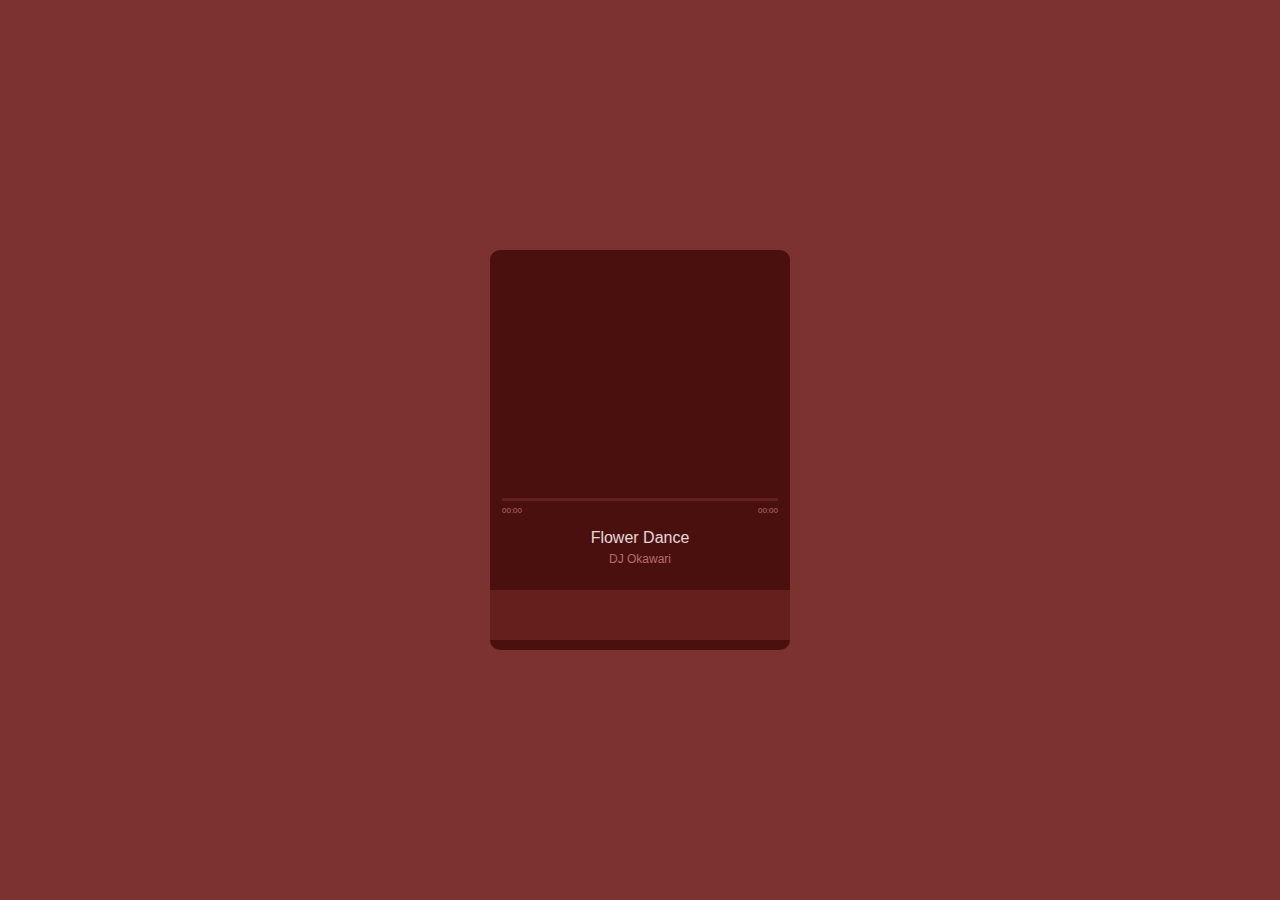
==== index.html @ 25defe86 "cleaning history commits" ====
<!DOCTYPE html>
<html>

<head>
    <title>Lyrica</title>
    <meta charset="UTF-8">
    <link rel="stylesheet" type="text/css" href="./css/lyrica.css">
    <script defer src="https://use.fontawesome.com/releases/v5.0.4/js/all.js"></script>
</head>

<body>

<div class="github-link"><a href="https://github.com/mriiiron/lyrica" target="_blank"><i class="fab fa-github"></i></a></div>

<div class="wrapper">
    <div id="lyrica">
        <div id="jplayer-lyrica" class="jp-jplayer"></div>
        <div id="jplayer-lyrica-container" class="jp-audio lyrica-wrapper" role="application" aria-label="media player">
            <div class="lyrica-console">
                <div class="lyrica-volume">
                    <div class="jp-mute"><i class="fas fa-volume-up"></i></div>
                    <div class="jp-volume-bar">
                        <div class="jp-volume-bar-value"></div>
                    </div>
                </div>
                <div class="lyrica-carousel"></div>
                <div class="lyrica-progress">
                    <div class="jp-seek-bar">
                        <div class="jp-play-bar"></div>
                    </div>
                    <div class="jp-current-time"></div>
                    <div class="jp-duration"></div>
                </div>
                <div class="lyrica-display">
                    <div class="lyrica-display-inner">
                        <div class="jp-title"></div>
                        <div class="lyrica-artist"></div>
                    </div>
                </div>
                <div class="lyrica-control-bar">
                    <div class="control-button lyrica-lyrics"><i class="fas fa-closed-captioning"></i></div>
                    <div class="control-button lyrica-previous"><i class="fas fa-step-backward"></i></div>
                    <div class="control-button jp-play"><i class="fas fa-play"></i></div>
                    <div class="control-button lyrica-next"><i class="fas fa-step-forward"></i></div>
                    <div class="control-button lyrica-playlist"><i class="fas fa-list"></i></div>
                    <div class="lyrica-control-bar-extra">
                        <div class="jp-repeat"><i class="fas fa-undo"></i></div>
                        <div class="lyrica-shuffle"><i class="fas fa-random"></i></div>
                    </div>
                </div>
                <div class="lyrica-footer"></div>
            </div>
            <div class="lyrica-panel-playlist">
                <div class="jp-playlist"><ul><li></li></ul></div>
            </div>
            <div class="lyrica-panel-lyrics">
                <div class="jp-lyrics"></div>
            </div>
        </div>
    </div>
</div>

<script src="https://code.jquery.com/jquery-3.3.1.min.js" integrity="sha256-FgpCb/KJQlLNfOu91ta32o/NMZxltwRo8QtmkMRdAu8=" crossorigin="anonymous"></script>
<script src="./js/jquery.jplayer.min.js"></script>
<script src="./js/jplayer.playlist.min.js"></script>
<script src="./js/lrc.js"></script>
<script>

    var lyrics = null, player = null;

    $(document).ready(function () {

        let lyrica_Selector = '#jplayer-lyrica';
        let lyricaUI_Selector = '#jplayer-lyrica-container';
        let lyrics_Selector = lyricaUI_Selector + ' .jp-lyrics';

        let $lyrica = $(lyrica_Selector);
        let $lyricaUI = $(lyricaUI_Selector);

        lyrics = new Lyrics({ container: lyrics_Selector });

        player = new jPlayerPlaylist(
            {
                jPlayer: lyrica_Selector,
                cssSelectorAncestor: lyricaUI_Selector,
            },
            [
                {
                    title:"Flower Dance",
                    artist:"DJ Okawari",
                    mp3: 'http://p3fsh3hac.bkt.clouddn.com/lyrica/music/FlowerDance.mp3',
                    poster: 'http://p3fsh3hac.bkt.clouddn.com/lyrica/cover/ACupOfCoffee.jpg'
                },
                {
                    title:"Another Day",
                    artist:"DJ Siesta",
                    mp3: 'http://p3fsh3hac.bkt.clouddn.com/lyrica/music/AnotherDay.mp3',
                    poster: 'http://p3fsh3hac.bkt.clouddn.com/lyrica/cover/AnotherDay.jpg'
                },
                {
                    title:"Town of Windmill",
                    artist:"a_hisa",
                    mp3: 'http://p3fsh3hac.bkt.clouddn.com/lyrica/music/TownOfWindmill.mp3',
                    poster: 'http://p3fsh3hac.bkt.clouddn.com/lyrica/cover/TownOfWindmill.jpg'
                },
                {
                    title:"She",
                    artist:"Groove Coverage",
                    mp3: 'http://p3fsh3hac.bkt.clouddn.com/lyrica/music/She.mp3',
                    lyrics: 'http://p3fsh3hac.bkt.clouddn.com/lyrica/lyrics/She.txt'
                }
            ],
            {
                playlistOptions: {
                    loopOnPrevious: true,
                    displayTime: 0,
                    addTime: 0,
                    removeTime: 0,
                    shuffleTime: 0
                },
                swfPath: '/js',
                supplied: 'mp3',
                useStateClassSkin: true
            }
        );

        $lyrica.bind($.jPlayer.event.ready, function (e) {
            $lyricaUI.find('.jp-playlist li').append('<i class="fas fa-headphones"></i>');
        });

        $lyrica.bind($.jPlayer.event.play, function (e) {
            $lyricaUI.find('.jp-play svg').removeClass('fa-play').addClass('fa-pause');
        });

        $lyrica.bind($.jPlayer.event.pause, function (e) {
            $lyricaUI.find('.jp-play svg').removeClass('fa-pause').addClass('fa-play');
        });

        $lyrica.bind($.jPlayer.event.volumechange, function (e) {
            let $svg = $lyricaUI.find('.jp-mute svg');
            if ($lyricaUI.hasClass('jp-state-muted')) {
                $svg.removeClass('fa-volumn-down').removeClass('fa-volume-up').addClass('fa-volume-off');
            }
            else {
                if (e.jPlayer.options.volume > 0.667) {
                    $svg.removeClass('fa-volumn-off').removeClass('fa-volume-down').addClass('fa-volume-up');
                }
                else if (e.jPlayer.options.volume > 0) {
                    $svg.removeClass('fa-volumn-off').removeClass('fa-volume-up').addClass('fa-volume-down');
                }
                else {
                    $svg.removeClass('fa-volumn-down').removeClass('fa-volume-up').addClass('fa-volume-off');
                }
            }
        });

        $lyrica.bind($.jPlayer.event.setmedia, function (e) {
            let media = e.jPlayer.status.media;
            $lyricaUI.find('.lyrica-carousel').css('background-image', 'url("' + (media.poster ? media.poster : './assets/default-cover.png') + '")');
            $lyricaUI.find('.lyrica-artist').text(media.artist);
            if (media.lyrics) {
                $.get(media.lyrics, null, function (data) {
                    lyrics.load(data);
                }, 'text');
            }
            else {
                $(lyrics_Selector).text('no lyrics.');
                lyrics.data = null;
            }
        });

        $lyrica.bind($.jPlayer.event.timeupdate, function (e) {
            if (lyrics.data) {
                for (let i = lyrics.data.length - 1; i >= 0; i--) {
                    if (e.jPlayer.status.currentTime >= lyrics.data[i][0]) {
                        if (i != lyrics.currentLine) {
                            let $container = $(lyrics.container);
                            let $currentLine = $container.find('p').eq(i);
                            lyrics.currentLine = i;
                            $container.find('.active').removeClass('active');
                            $currentLine.addClass('active');
                            $container.css('top', (lyrics.offsetTop - $currentLine[0].offsetTop) + 'px');
                        }
                        break;
                    }
                }
            }
        });

        $lyricaUI.find('.lyrica-playlist').click(function () {
            $lyricaUI.toggleClass('lyrica-playlist-showing');
        });

        $lyricaUI.find('.lyrica-lyrics').click(function () {
            $lyricaUI.toggleClass('lyrica-lyrics-showing');
        });

        $lyricaUI.find('.lyrica-previous').click(function () {
            player.previous();
        });

        $lyricaUI.find('.lyrica-next').click(function () {
            player.next();
        });

        $lyricaUI.find('.lyrica-shuffle').click(function () {
            player.shuffle();
            $lyricaUI.toggleClass('lyrica-state-shuffled');
        });

    });

</script>

</body>
---- css/lyrica.css ----
html, body, .wrapper {
    margin: 0;
    width: 100%;
    height: 100%;
}

.github-link {
    position: fixed;
    top: 15px;
    right: 15px;
    font-size: 30px;
}

.github-link a {
    position: relative;
    color: #c27a78;
    text-decoration: none;
}

.github-link:hover a {
    color: white;
}

.github-link:active a {
    top: 1px;
}

.wrapper {
    display: flex;
    background-color: #7b3230;
}

#lyrica {
    margin: auto;
    font-family: Verdana, Arial, sans-serif;
    color: #c27c78;
}

#lyrica .lyrica-wrapper {
    position: relative;
    background-color: #3f0806;
    border-radius: 10px;
    opacity: 0.8;
}

#lyrica .lyrica-console {
    display: flex;
    width: 300px;
    height: 400px;
    flex-direction: column;
}

#lyrica .lyrica-console .lyrica-volume {
    flex: 0 0 30px;
    display: flex;
    align-items: center;
    padding: 0 12px;
}

#lyrica .lyrica-console .lyrica-volume .jp-mute {
    width: 20px;
    cursor: pointer;
}

#lyrica .lyrica-console .lyrica-volume .jp-volume-bar {
    width: 0;
    height: 3px;
    margin-left: 12px;
    background-color: #601b19;
    cursor: pointer;
    -webkit-transition: width 0.2s;
    transition: width 0.2s;
}

#lyrica .lyrica-console .lyrica-volume:hover .jp-volume-bar {
    width: 75px;
}

#lyrica .lyrica-console .lyrica-volume .jp-volume-bar .jp-volume-bar-value {
    height: 100%;
    background-color: #9c5150;
}

#lyrica .lyrica-console .lyrica-carousel {
    flex: 0 0 200px;
    background-repeat: no-repeat;
    background-size: contain;
    background-position: center;
}

#lyrica .lyrica-console .lyrica-progress {
    flex: 0.1 0 auto;
    padding: 18px 12px 0 12px;
    font-size: 0.5em;
}

#lyrica .lyrica-console .lyrica-progress .jp-seek-bar {
    width: 90%;
    height: 3px;
    background-color: #601b19;
    margin-bottom: 5px;
    cursor: pointer;
}

#lyrica .lyrica-console .lyrica-progress .jp-seek-bar .jp-play-bar {
    height: 100%;
    background-color: #9c5150;
}

#lyrica .lyrica-console .lyrica-progress .jp-current-time {
    float: left;
}

#lyrica .lyrica-console .lyrica-progress .jp-duration {
    float: right;
}

#lyrica .lyrica-console .lyrica-display {
    flex: 2 0 auto;
    display: flex;
    color: white;
    padding-bottom: 12px;
}

#lyrica .lyrica-console .lyrica-display .lyrica-display-inner {
    margin: auto;
    text-align: center;
}

#lyrica .lyrica-console .lyrica-display .lyrica-display-inner .lyrica-artist {
    font-size: 0.75em;
    margin-top: 5px;
    color: #c27c78;
}

#lyrica .lyrica-console .lyrica-control-bar {
    flex: 0 0 50px;
    background-color: #601b19;
    display: flex;
    position: relative;
}

#lyrica .lyrica-console .lyrica-control-bar .control-button {
    flex: 0 0 20%;
    text-align: center;
    font-size: 1.4em;
    padding: 0;
    background: none;
    border: none;
    cursor: pointer;
}

#lyrica .lyrica-console .lyrica-control-bar .control-button:hover {
    color: white;
}

#lyrica .lyrica-console .lyrica-control-bar .control-button:active svg {
    position: relative;
    top: 1px;
}

#lyrica .lyrica-console .lyrica-control-bar .control-button svg {
    height: 100%;
}

#lyrica .lyrica-console .lyrica-control-bar .lyrica-control-bar-extra {
    position: absolute;
    width: 100%;
    height: 30px;
    top: -35px;
    padding: 0 12px;
    box-sizing: border-box;
    display: flex;
    justify-content: space-between;
    align-items: center;
}

#lyrica .lyrica-console .lyrica-control-bar .lyrica-control-bar-extra div {
    color: #601b19;
    cursor: pointer;
    position: relative;
}

#lyrica .lyrica-console .lyrica-control-bar .lyrica-control-bar-extra div:hover {
    color: #c27c78;
}

#lyrica .lyrica-console .lyrica-control-bar .lyrica-control-bar-extra div:active {
    top: 1px;
}

#lyrica .jp-state-looped .lyrica-console .lyrica-control-bar .lyrica-control-bar-extra .jp-repeat {
    color: #c27c78;
}

#lyrica .lyrica-state-shuffled .lyrica-console .lyrica-control-bar .lyrica-control-bar-extra .lyrica-shuffle {
    color: #c27c78;
}

#lyrica .lyrica-console .lyrica-footer {
    flex: 0 0 10px;
}

#lyrica .lyrica-panel-playlist, #lyrica .lyrica-panel-lyrics {
    position: absolute;
    width: 250px;
    height: 370px;
    top: 20px;
    box-sizing: border-box;
    background-color: #601b19;
    padding: 20px;
    font-size: 0.75em;
    display: none;
}

#lyrica .lyrica-panel-playlist {
    right: -250px;
    border-radius: 0 10px 10px 0;
}

#lyrica .lyrica-panel-playlist .jp-artist {
    display: none;
}

#lyrica .lyrica-panel-playlist ul {
    list-style-type: none;
    margin: 0;
    padding: 0;
}

#lyrica .lyrica-panel-playlist li {
    position: relative;
    padding: 4px 0;
    border-top: 1px solid #9c5150;
    border-bottom: 1px solid #3f0806;
}

#lyrica .lyrica-panel-playlist li:first-child {
    border-top: none;
}

#lyrica .lyrica-panel-playlist li:last-child {
    border-bottom: none;
}

#lyrica .lyrica-panel-playlist li svg {
    position: absolute;
    right: 0;
    top: 0;
    height: 100%;
    display: none;
}

#lyrica .lyrica-panel-playlist li.jp-playlist-current svg {
    display: block;
}

#lyrica .lyrica-panel-playlist a {
    color: #c27c78;
    text-decoration: none;
}

#lyrica .lyrica-panel-playlist a:hover {
    color: white;
}

#lyrica .lyrica-playlist-showing .lyrica-playlist {
    color: white;
}

#lyrica .lyrica-playlist-showing .lyrica-panel-playlist{
    display: block;
}

#lyrica .lyrica-lyrics-showing .lyrica-lyrics {
    color: white;
}

#lyrica .lyrica-lyrics-showing .lyrica-panel-lyrics {
    display: block;
}

#lyrica .lyrica-panel-lyrics {
    left: -250px;
    border-radius: 10px 0 0 10px;
    text-align: center;
    overflow: hidden;
}

#lyrica .lyrica-panel-lyrics .jp-lyrics {
    position: relative;
}

#lyrica .lyrica-panel-lyrics .active {
    color: white;
}
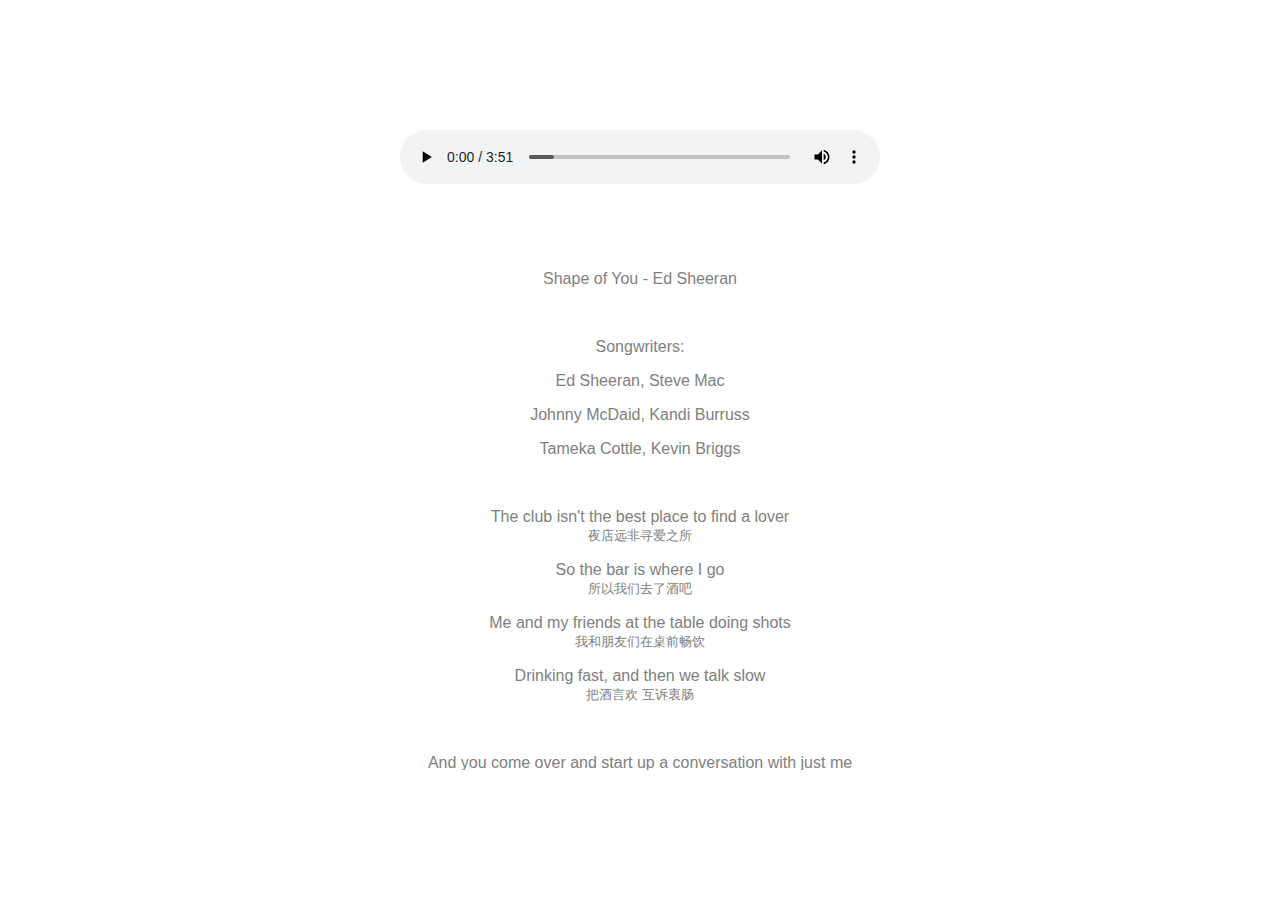
==== commit eb17d263: "remake lyrica" ====
--- a/index.html
+++ b/index.html
@@ -2,214 +2,94 @@
 <html>
 
 <head>
-    <title>Lyrica</title>
+    <title>Demo | lyrica.js</title>
     <meta charset="UTF-8">
-    <link rel="stylesheet" type="text/css" href="./css/lyrica.css">
-    <script defer src="https://use.fontawesome.com/releases/v5.0.4/js/all.js"></script>
+    <style>
+        html, body, #wrapper {
+            margin: 0;
+            width: 100%;
+            height: 100%;
+            font-family: Verdana, Arial, "Microsoft YaHei", sans-serif;
+        }
+        body {
+            display: flex;
+        }
+        main {
+            margin: auto;
+            width: 480px;
+            height: 640px;
+            display: flex;
+            flex-direction: column;
+        }
+        audio {
+            width: 100%;
+            margin-bottom: 20px;
+            flex-shrink: 0;
+        }
+        #lyrica-wrap
+        {
+            flex-grow: 1;
+        }
+        .lyrica-inner p {
+            color: gray;
+        }
+        .lyrica-inner p.active {
+            font-weight: bold;
+            color: black;
+        }
+    </style>
 </head>
 
 <body>
 
-<div class="github-link"><a href="https://github.com/mriiiron/lyrica" target="_blank"><i class="fab fa-github"></i></a></div>
+    <main>
+        <audio src="./assets/ShapeOfYou.mp3" controls>Your browser is soooooooooo outdated!</audio>
+        <div id="lyrica-wrap"></div>
+    </main>
 
-<div class="wrapper">
-    <div id="lyrica">
-        <div id="jplayer-lyrica" class="jp-jplayer"></div>
-        <div id="jplayer-lyrica-container" class="jp-audio lyrica-wrapper" role="application" aria-label="media player">
-            <div class="lyrica-console">
-                <div class="lyrica-volume">
-                    <div class="jp-mute"><i class="fas fa-volume-up"></i></div>
-                    <div class="jp-volume-bar">
-                        <div class="jp-volume-bar-value"></div>
-                    </div>
-                </div>
-                <div class="lyrica-carousel"></div>
-                <div class="lyrica-progress">
-                    <div class="jp-seek-bar">
-                        <div class="jp-play-bar"></div>
-                    </div>
-                    <div class="jp-current-time"></div>
-                    <div class="jp-duration"></div>
-                </div>
-                <div class="lyrica-display">
-                    <div class="lyrica-display-inner">
-                        <div class="jp-title"></div>
-                        <div class="lyrica-artist"></div>
-                    </div>
-                </div>
-                <div class="lyrica-control-bar">
-                    <div class="control-button lyrica-lyrics"><i class="fas fa-closed-captioning"></i></div>
-                    <div class="control-button lyrica-previous"><i class="fas fa-step-backward"></i></div>
-                    <div class="control-button jp-play"><i class="fas fa-play"></i></div>
-                    <div class="control-button lyrica-next"><i class="fas fa-step-forward"></i></div>
-                    <div class="control-button lyrica-playlist"><i class="fas fa-list"></i></div>
-                    <div class="lyrica-control-bar-extra">
-                        <div class="jp-repeat"><i class="fas fa-undo"></i></div>
-                        <div class="lyrica-shuffle"><i class="fas fa-random"></i></div>
-                    </div>
-                </div>
-                <div class="lyrica-footer"></div>
-            </div>
-            <div class="lyrica-panel-playlist">
-                <div class="jp-playlist"><ul><li></li></ul></div>
-            </div>
-            <div class="lyrica-panel-lyrics">
-                <div class="jp-lyrics"></div>
-            </div>
-        </div>
-    </div>
-</div>
+    <script src="./js/lyrica.js"></script>
+    <script>
 
-<script src="https://code.jquery.com/jquery-3.3.1.min.js" integrity="sha256-FgpCb/KJQlLNfOu91ta32o/NMZxltwRo8QtmkMRdAu8=" crossorigin="anonymous"></script>
-<script src="./js/jquery.jplayer.min.js"></script>
-<script src="./js/jplayer.playlist.min.js"></script>
-<script src="./js/lrc.js"></script>
-<script>
+        function ajax(url, returnType) {
+            return new Promise(function(resolve, reject) {
+                let request = new XMLHttpRequest();
+                request.responseType = returnType;
+                request.onreadystatechange = function() {
+                    if (request.readyState === XMLHttpRequest.DONE) {
+                        if (request.status === 200) {
+                            resolve(request.response);
+                        }
+                        else {
+                            reject(Error(request.status));
+                            console.error('AJAX request to', url, 'failed. Got status', request.status);
+                        }
+                    }
+                };
+                request.onerror = function() {
+                    reject(Error("Network Error"));
+                    console.warn('AJAX request to', url, 'failed due to network error.');
+                };
+                request.open('GET', url);
+                request.send();
+            });
+        }
 
-    var lyrics = null, player = null;
-
-    $(document).ready(function () {
-
-        let lyrica_Selector = '#jplayer-lyrica';
-        let lyricaUI_Selector = '#jplayer-lyrica-container';
-        let lyrics_Selector = lyricaUI_Selector + ' .jp-lyrics';
-
-        let $lyrica = $(lyrica_Selector);
-        let $lyricaUI = $(lyricaUI_Selector);
-
-        lyrics = new Lyrics({ container: lyrics_Selector });
-
-        player = new jPlayerPlaylist(
-            {
-                jPlayer: lyrica_Selector,
-                cssSelectorAncestor: lyricaUI_Selector,
-            },
-            [
-                {
-                    title:"Flower Dance",
-                    artist:"DJ Okawari",
-                    mp3: 'http://p3fsh3hac.bkt.clouddn.com/lyrica/music/FlowerDance.mp3',
-                    poster: 'http://p3fsh3hac.bkt.clouddn.com/lyrica/cover/ACupOfCoffee.jpg'
-                },
-                {
-                    title:"Another Day",
-                    artist:"DJ Siesta",
-                    mp3: 'http://p3fsh3hac.bkt.clouddn.com/lyrica/music/AnotherDay.mp3',
-                    poster: 'http://p3fsh3hac.bkt.clouddn.com/lyrica/cover/AnotherDay.jpg'
-                },
-                {
-                    title:"Town of Windmill",
-                    artist:"a_hisa",
-                    mp3: 'http://p3fsh3hac.bkt.clouddn.com/lyrica/music/TownOfWindmill.mp3',
-                    poster: 'http://p3fsh3hac.bkt.clouddn.com/lyrica/cover/TownOfWindmill.jpg'
-                },
-                {
-                    title:"She",
-                    artist:"Groove Coverage",
-                    mp3: 'http://p3fsh3hac.bkt.clouddn.com/lyrica/music/She.mp3',
-                    lyrics: 'http://p3fsh3hac.bkt.clouddn.com/lyrica/lyrics/She.txt'
-                }
-            ],
-            {
-                playlistOptions: {
-                    loopOnPrevious: true,
-                    displayTime: 0,
-                    addTime: 0,
-                    removeTime: 0,
-                    shuffleTime: 0
-                },
-                swfPath: '/js',
-                supplied: 'mp3',
-                useStateClassSkin: true
-            }
-        );
-
-        $lyrica.bind($.jPlayer.event.ready, function (e) {
-            $lyricaUI.find('.jp-playlist li').append('<i class="fas fa-headphones"></i>');
+        const lyrica = new Lyrica({
+            el: "#lyrica-wrap",
+            offsetTop: 50
         });
 
-        $lyrica.bind($.jPlayer.event.play, function (e) {
-            $lyricaUI.find('.jp-play svg').removeClass('fa-play').addClass('fa-pause');
+        const audio = document.querySelector('audio');
+        audio.addEventListener('timeupdate', function () { lyrica.update(audio.currentTime); });
+
+        Promise.all([
+            ajax('./assets/ShapeOfYou.lrc.txt', 'text')
+        ]).then(function (res) {
+            lyrica.load(res[0]);
         });
 
-        $lyrica.bind($.jPlayer.event.pause, function (e) {
-            $lyricaUI.find('.jp-play svg').removeClass('fa-pause').addClass('fa-play');
-        });
-
-        $lyrica.bind($.jPlayer.event.volumechange, function (e) {
-            let $svg = $lyricaUI.find('.jp-mute svg');
-            if ($lyricaUI.hasClass('jp-state-muted')) {
-                $svg.removeClass('fa-volumn-down').removeClass('fa-volume-up').addClass('fa-volume-off');
-            }
-            else {
-                if (e.jPlayer.options.volume > 0.667) {
-                    $svg.removeClass('fa-volumn-off').removeClass('fa-volume-down').addClass('fa-volume-up');
-                }
-                else if (e.jPlayer.options.volume > 0) {
-                    $svg.removeClass('fa-volumn-off').removeClass('fa-volume-up').addClass('fa-volume-down');
-                }
-                else {
-                    $svg.removeClass('fa-volumn-down').removeClass('fa-volume-up').addClass('fa-volume-off');
-                }
-            }
-        });
-
-        $lyrica.bind($.jPlayer.event.setmedia, function (e) {
-            let media = e.jPlayer.status.media;
-            $lyricaUI.find('.lyrica-carousel').css('background-image', 'url("' + (media.poster ? media.poster : './assets/default-cover.png') + '")');
-            $lyricaUI.find('.lyrica-artist').text(media.artist);
-            if (media.lyrics) {
-                $.get(media.lyrics, null, function (data) {
-                    lyrics.load(data);
-                }, 'text');
-            }
-            else {
-                $(lyrics_Selector).text('no lyrics.');
-                lyrics.data = null;
-            }
-        });
-
-        $lyrica.bind($.jPlayer.event.timeupdate, function (e) {
-            if (lyrics.data) {
-                for (let i = lyrics.data.length - 1; i >= 0; i--) {
-                    if (e.jPlayer.status.currentTime >= lyrics.data[i][0]) {
-                        if (i != lyrics.currentLine) {
-                            let $container = $(lyrics.container);
-                            let $currentLine = $container.find('p').eq(i);
-                            lyrics.currentLine = i;
-                            $container.find('.active').removeClass('active');
-                            $currentLine.addClass('active');
-                            $container.css('top', (lyrics.offsetTop - $currentLine[0].offsetTop) + 'px');
-                        }
-                        break;
-                    }
-                }
-            }
-        });
-
-        $lyricaUI.find('.lyrica-playlist').click(function () {
-            $lyricaUI.toggleClass('lyrica-playlist-showing');
-        });
-
-        $lyricaUI.find('.lyrica-lyrics').click(function () {
-            $lyricaUI.toggleClass('lyrica-lyrics-showing');
-        });
-
-        $lyricaUI.find('.lyrica-previous').click(function () {
-            player.previous();
-        });
-
-        $lyricaUI.find('.lyrica-next').click(function () {
-            player.next();
-        });
-
-        $lyricaUI.find('.lyrica-shuffle').click(function () {
-            player.shuffle();
-            $lyricaUI.toggleClass('lyrica-state-shuffled');
-        });
-
-    });
-
-</script>
+    </script>
 
 </body>
+
+</html>